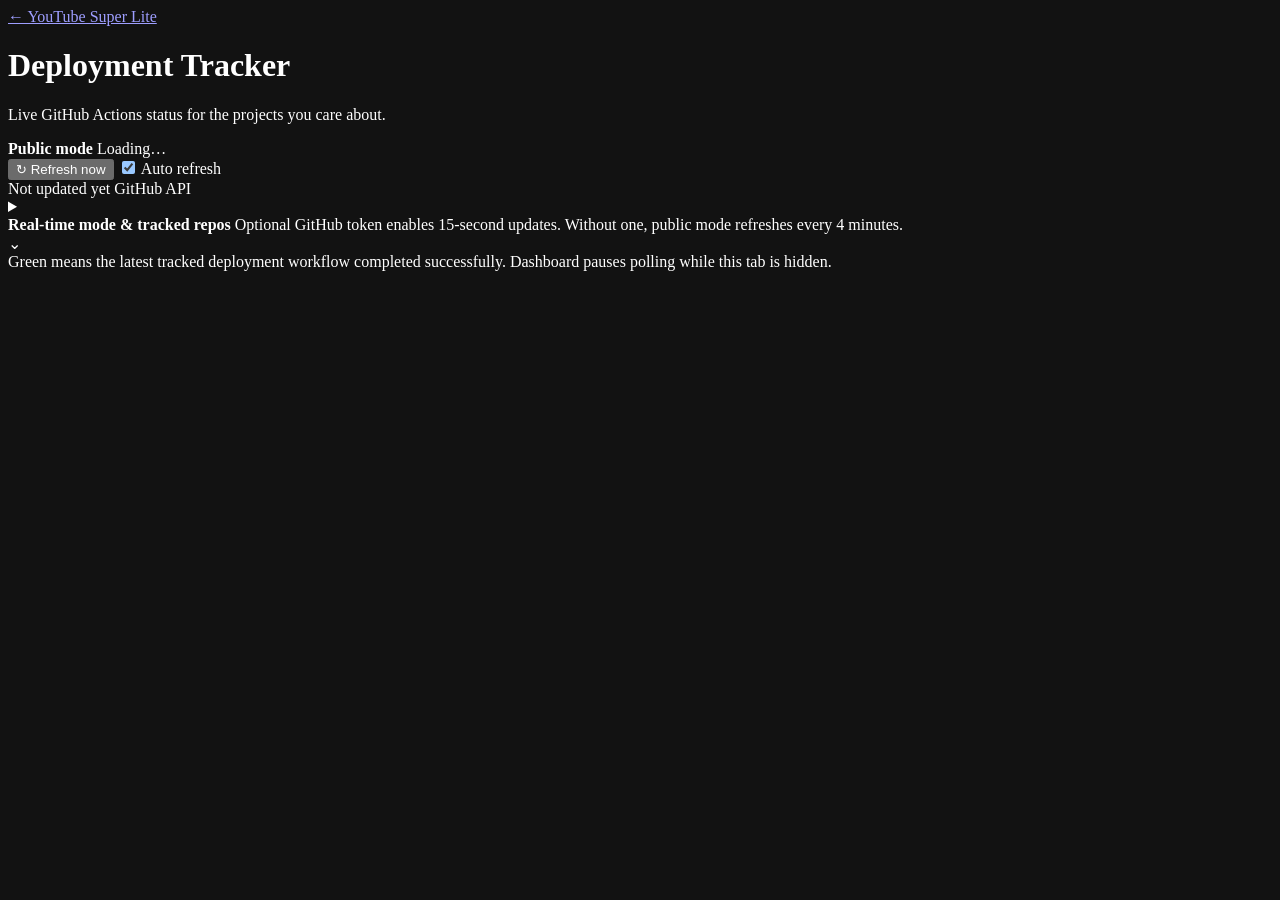
==== deployments/index.html @ 239f5fc8 "Add deployment tracker dashboard" ====
<!doctype html>
<html lang="en">
<head>
  <meta charset="utf-8">
  <meta name="viewport" content="width=device-width,initial-scale=1">
  <meta name="color-scheme" content="dark">
  <meta name="theme-color" content="#090b0e">
  <title>Deployment Tracker</title>
  <link rel="stylesheet" href="styles.css">
</head>
<body>
  <main class="shell">
    <header class="topbar">
      <div>
        <a class="back" href="../">← YouTube Super Lite</a>
        <h1>Deployment Tracker</h1>
        <p>Live GitHub Actions status for the projects you care about.</p>
      </div>
      <div class="live-block">
        <span id="liveDot" class="live-dot"></span>
        <div>
          <strong id="liveLabel">Public mode</strong>
          <span id="nextRefresh">Loading…</span>
        </div>
      </div>
    </header>

    <section class="toolbar panel">
      <div class="toolbar-left">
        <button id="refreshBtn" class="primary">↻ Refresh now</button>
        <label class="switch-row">
          <input id="autoRefresh" type="checkbox" checked>
          <span>Auto refresh</span>
        </label>
      </div>
      <div class="toolbar-right">
        <span id="lastUpdated">Not updated yet</span>
        <span id="rateInfo">GitHub API</span>
      </div>
    </section>

    <section id="cards" class="cards" aria-live="polite"></section>

    <section class="panel settings">
      <details>
        <summary>
          <div>
            <strong>Real-time mode & tracked repos</strong>
            <span>Optional GitHub token enables 15-second updates. Without one, public mode refreshes every 4 minutes.</span>
          </div>
          <span class="chev">⌄</span>
        </summary>

        <div class="settings-body">
          <div class="token-box">
            <label for="tokenInput">Fine-grained GitHub token <span>(optional)</span></label>
            <div class="token-row">
              <input id="tokenInput" type="password" autocomplete="off" spellcheck="false" placeholder="github_pat_…">
              <button id="saveTokenBtn">Use for this tab</button>
              <button id="clearTokenBtn" class="ghost danger">Clear</button>
            </div>
            <p>The token is stored only in <code>sessionStorage</code> for this browser tab and is sent directly to <code>api.github.com</code>. Use read-only Actions access.</p>
          </div>

          <div class="repo-manager">
            <div class="repo-manager-head">
              <div>
                <strong>Tracked pipelines</strong>
                <span>Defaults are saved in the site; additions are stored only in this browser.</span>
              </div>
            </div>
            <div id="trackedList" class="tracked-list"></div>
            <form id="addForm" class="add-form">
              <input id="repoInput" required placeholder="acchtt/repository">
              <input id="workflowInput" required placeholder="workflow.yml">
              <input id="labelInput" placeholder="Display name (optional)">
              <input id="siteInput" placeholder="Live site URL (optional)">
              <button class="primary" type="submit">Add tracker</button>
            </form>
          </div>
        </div>
      </details>
    </section>

    <footer>
      <span>Green means the latest tracked deployment workflow completed successfully.</span>
      <span>Dashboard pauses polling while this tab is hidden.</span>
    </footer>
  </main>

  <template id="cardTemplate">
    <article class="repo-card panel">
      <div class="card-head">
        <div class="repo-name-wrap">
          <span class="status-dot"></span>
          <div>
            <a class="repo-name" target="_blank" rel="noreferrer"></a>
            <span class="workflow-name"></span>
          </div>
        </div>
        <span class="status-pill">LOADING</span>
      </div>

      <div class="main-status">
        <strong class="status-title">Checking GitHub…</strong>
        <span class="status-detail">Waiting for API response</span>
      </div>

      <dl class="meta-grid">
        <div><dt>Branch</dt><dd class="branch">—</dd></div>
        <div><dt>Commit</dt><dd><a class="commit" target="_blank" rel="noreferrer">—</a></dd></div>
        <div><dt>Started</dt><dd class="started">—</dd></div>
        <div><dt>Duration</dt><dd class="duration">—</dd></div>
      </dl>

      <div class="commit-message">—</div>

      <div class="card-actions">
        <a class="run-link button" target="_blank" rel="noreferrer">View Actions</a>
        <a class="site-link button primary" target="_blank" rel="noreferrer">Open live site</a>
      </div>

      <div class="history"></div>
    </article>
  </template>

  <script src="app.js"></script>
</body>
</html>
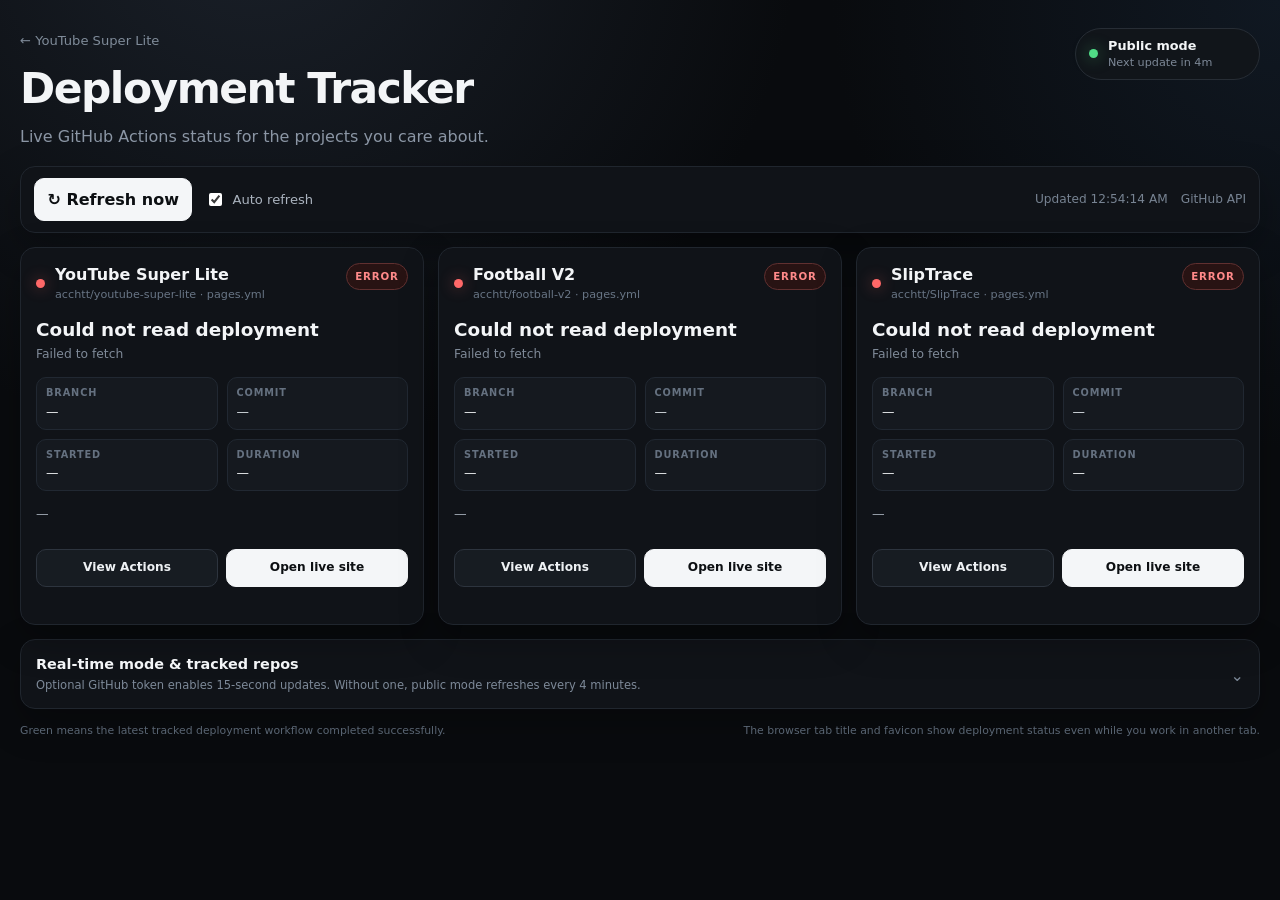
==== commit 97f89f96: "Show deployment status in browser tab" ====
--- a/deployments/index.html
+++ b/deployments/index.html
@@ -5,7 +5,8 @@
   <meta name="viewport" content="width=device-width,initial-scale=1">
   <meta name="color-scheme" content="dark">
   <meta name="theme-color" content="#090b0e">
-  <title>Deployment Tracker</title>
+  <title>[CHECKING] Deployments</title>
+  <link id="statusFavicon" rel="icon" href="data:image/svg+xml,%3Csvg xmlns='http://www.w3.org/2000/svg' viewBox='0 0 32 32'%3E%3Ccircle cx='16' cy='16' r='10' fill='%2375808e'/%3E%3C/svg%3E">
   <link rel="stylesheet" href="styles.css">
 </head>
 <body>
@@ -84,7 +85,7 @@
 
     <footer>
       <span>Green means the latest tracked deployment workflow completed successfully.</span>
-      <span>Dashboard pauses polling while this tab is hidden.</span>
+      <span>The browser tab title and favicon show deployment status even while you work in another tab.</span>
     </footer>
   </main>
 
--- a/deployments/styles.css
+++ b/deployments/styles.css
@@ -0,0 +1,77 @@
+:root{
+  font-family:Inter,ui-sans-serif,system-ui,-apple-system,BlinkMacSystemFont,"Segoe UI",sans-serif;
+  color:#f3f5f7;background:#090b0e;line-height:1.45
+}
+*{box-sizing:border-box}
+body{margin:0;min-height:100vh;background:
+  radial-gradient(circle at 20% -10%,#1a2029 0,transparent 34rem),
+  radial-gradient(circle at 100% 0,#101822 0,transparent 28rem),
+  #090b0e;color:#f3f5f7}
+button,input{font:inherit}
+a{color:inherit}
+.shell{width:min(1240px,calc(100% - 28px));margin:auto;padding:28px 0 34px}
+.topbar{display:flex;justify-content:space-between;align-items:flex-start;gap:20px;margin-bottom:18px}
+.back{display:inline-block;color:#7f8b99;text-decoration:none;font-size:.82rem;margin-bottom:8px}
+.back:hover{color:#fff}
+h1{margin:0;font-size:clamp(1.7rem,4vw,2.65rem);letter-spacing:-.035em}
+.topbar p{margin:5px 0 0;color:#8b96a5}
+.live-block{display:flex;align-items:center;gap:10px;border:1px solid #272d35;background:#11151a;border-radius:999px;padding:9px 13px;min-width:185px}
+.live-block>div{display:grid;line-height:1.2}
+.live-block strong{font-size:.8rem}.live-block span:not(.live-dot){font-size:.7rem;color:#7d8897;margin-top:3px}
+.live-dot,.status-dot{width:9px;height:9px;border-radius:50%;background:#75808e;box-shadow:0 0 0 4px #75808e18;flex:none}
+.live-dot.on,.status-dot.success{background:#50dc86;box-shadow:0 0 15px #50dc8680}
+.live-dot.busy,.status-dot.running{background:#f7c75a;box-shadow:0 0 15px #f7c75a70}
+.status-dot.failure{background:#ff6868;box-shadow:0 0 15px #ff686875}
+.status-dot.cancelled{background:#8b96a5}
+.panel{background:#101318;border:1px solid #20262e;border-radius:15px;box-shadow:0 14px 38px #0004}
+.toolbar{padding:11px 13px;display:flex;align-items:center;justify-content:space-between;gap:12px;margin-bottom:14px}
+.toolbar-left,.toolbar-right{display:flex;align-items:center;gap:13px}.toolbar-right{font-size:.76rem;color:#778392}
+button,.button{border:1px solid #2d343e;background:#171c22;color:#eef1f4;border-radius:10px;padding:.58rem .78rem;font-weight:700;cursor:pointer;text-decoration:none;display:inline-flex;align-items:center;justify-content:center}
+button:hover,.button:hover{background:#222933}
+button.primary,.button.primary{background:#f4f6f8;color:#0c0f12;border-color:#f4f6f8}
+button.primary:hover,.button.primary:hover{background:#dce1e7}.ghost{background:transparent;border-color:transparent}.danger{color:#ff8585}
+.switch-row{display:flex;align-items:center;gap:7px;color:#aab3be;font-size:.82rem}.switch-row input{accent-color:#fff}
+.cards{display:grid;grid-template-columns:repeat(3,minmax(0,1fr));gap:14px;margin-bottom:14px}
+.repo-card{padding:15px;min-width:0;display:flex;flex-direction:column;gap:14px}
+.card-head{display:flex;justify-content:space-between;align-items:flex-start;gap:8px}
+.repo-name-wrap{display:flex;align-items:center;gap:10px;min-width:0}.repo-name-wrap>div{display:grid;min-width:0}
+.repo-name{font-weight:800;text-decoration:none;white-space:nowrap;overflow:hidden;text-overflow:ellipsis}.repo-name:hover{text-decoration:underline}
+.workflow-name{color:#687585;font-size:.7rem;white-space:nowrap;overflow:hidden;text-overflow:ellipsis}
+.status-pill{border:1px solid #2a313a;background:#171c22;border-radius:999px;padding:.3rem .52rem;font-size:.64rem;font-weight:900;letter-spacing:.08em;white-space:nowrap}
+.repo-card[data-state="success"] .status-pill{color:#73e69d;border-color:#245938;background:#102419}
+.repo-card[data-state="running"] .status-pill{color:#f7cf70;border-color:#5b4820;background:#241d0e}
+.repo-card[data-state="failure"] .status-pill{color:#ff8989;border-color:#603030;background:#281313}
+.repo-card[data-state="cancelled"] .status-pill{color:#a8b1bc}
+.main-status{display:grid;gap:2px}.status-title{font-size:1.15rem}.status-detail{font-size:.77rem;color:#7f8a98}
+.meta-grid{margin:0;display:grid;grid-template-columns:1fr 1fr;gap:9px}
+.meta-grid>div{background:#15191f;border:1px solid #212832;border-radius:10px;padding:8px 9px;min-width:0}
+dt{font-size:.61rem;text-transform:uppercase;letter-spacing:.09em;color:#657180;font-weight:800}
+dd{margin:2px 0 0;font-size:.78rem;white-space:nowrap;overflow:hidden;text-overflow:ellipsis}
+dd a{color:#dce2e8;text-decoration:none}dd a:hover{text-decoration:underline}
+.commit-message{font-size:.79rem;color:#a4adb8;min-height:2.4em;display:-webkit-box;-webkit-line-clamp:2;-webkit-box-orient:vertical;overflow:hidden}
+.card-actions{display:flex;gap:8px;margin-top:auto}.card-actions .button{flex:1;font-size:.76rem}.site-link.hidden{display:none}
+.history{display:flex;gap:5px;align-items:center;min-height:8px}.history i{display:block;width:22px;height:4px;border-radius:999px;background:#343b45}
+.history i.success{background:#42c979}.history i.failure{background:#e95f5f}.history i.cancelled{background:#737f8e}.history i.running{background:#e8b84e}
+.settings{overflow:hidden}.settings details{padding:0}.settings summary{list-style:none;cursor:pointer;padding:14px 15px;display:flex;align-items:center;justify-content:space-between;gap:12px}
+.settings summary::-webkit-details-marker{display:none}.settings summary>div{display:grid}.settings summary strong{font-size:.9rem}.settings summary span{font-size:.72rem;color:#7d8998;margin-top:2px}
+.chev{font-size:1rem!important}.settings details[open] .chev{transform:rotate(180deg)}
+.settings-body{border-top:1px solid #20262e;padding:15px;display:grid;gap:18px}
+.token-box label{display:block;font-weight:750;font-size:.84rem;margin-bottom:7px}.token-box label span{color:#718090;font-weight:500}
+.token-row{display:grid;grid-template-columns:1fr auto auto;gap:8px}
+input{border:1px solid #2b323c;background:#15191f;color:#f2f4f6;border-radius:10px;padding:.65rem .72rem;outline:none;min-width:0}
+input:focus{border-color:#626d7c;box-shadow:0 0 0 2px #626d7c28}
+.token-box p{margin:7px 0 0;font-size:.72rem;color:#6f7b89}.token-box code{color:#9aa5b2}
+.repo-manager-head>div{display:grid}.repo-manager-head strong{font-size:.85rem}.repo-manager-head span{font-size:.71rem;color:#6f7b89}
+.tracked-list{display:flex;flex-wrap:wrap;gap:7px;margin:9px 0}
+.tracked-chip{display:flex;align-items:center;gap:7px;border:1px solid #29313a;background:#151a20;border-radius:999px;padding:5px 8px 5px 10px;font-size:.73rem}
+.tracked-chip button{border:0;background:transparent;padding:0;color:#7f8b99;font-size:.8rem}
+.add-form{display:grid;grid-template-columns:1.1fr .8fr .9fr 1.1fr auto;gap:8px}
+footer{display:flex;justify-content:space-between;gap:12px;margin-top:14px;color:#596573;font-size:.68rem}
+.error-banner{grid-column:1/-1;border:1px solid #563131;background:#241313;color:#ff9393;border-radius:12px;padding:12px}
+@media(max-width:980px){.cards{grid-template-columns:1fr 1fr}.add-form{grid-template-columns:1fr 1fr}.add-form button{grid-column:1/-1}}
+@media(max-width:680px){
+  .shell{width:min(100% - 16px,1240px);padding-top:16px}.topbar{align-items:stretch;flex-direction:column}.live-block{align-self:flex-start}
+  .toolbar{align-items:flex-start;flex-direction:column}.toolbar-right{width:100%;justify-content:space-between}
+  .cards{grid-template-columns:1fr}.token-row{grid-template-columns:1fr 1fr}.token-row input{grid-column:1/-1}.add-form{grid-template-columns:1fr}
+  .add-form button{grid-column:auto}.settings summary span{max-width:28rem}footer{flex-direction:column}
+}
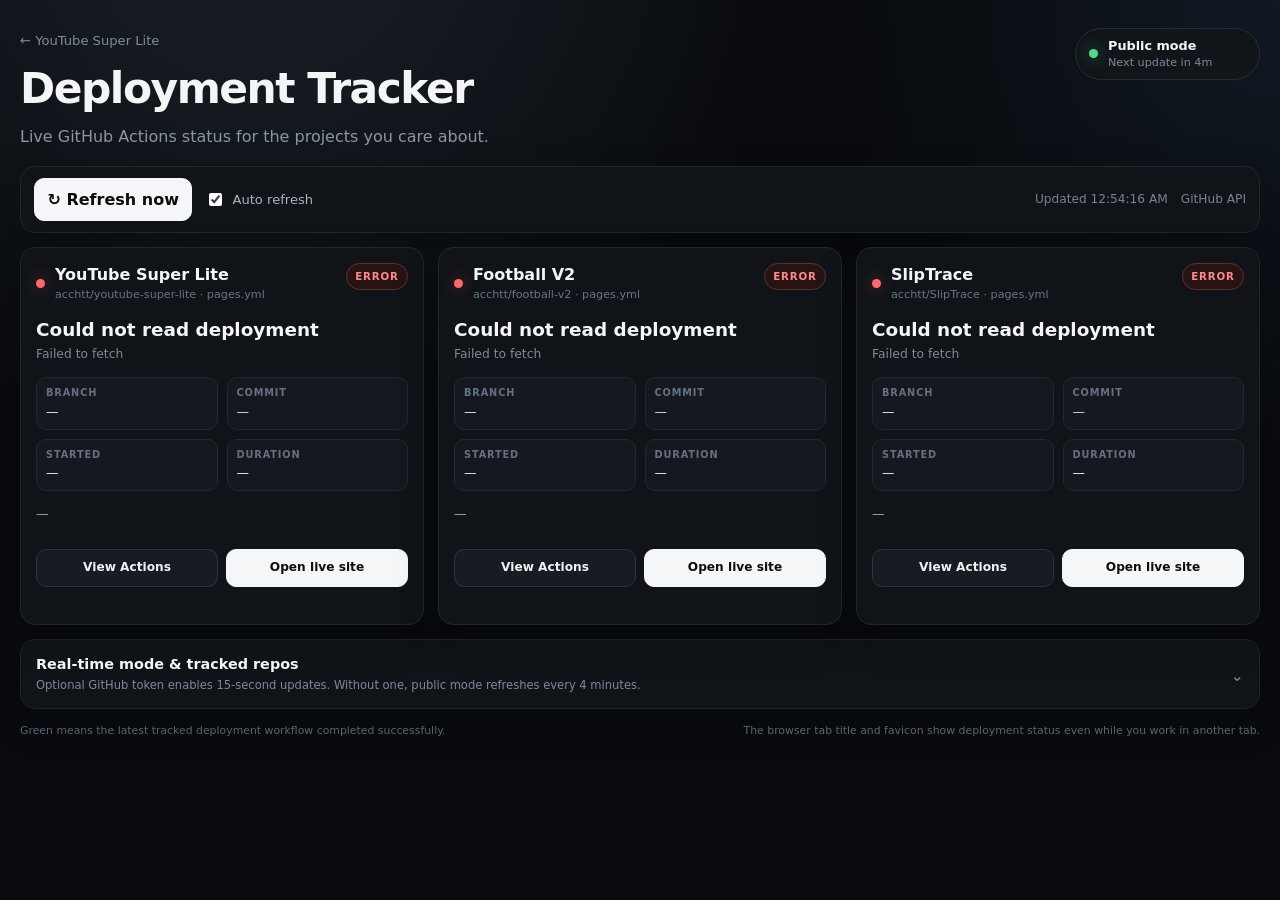
==== commit 22087d5e: "Cache-bust deployment tracker assets" ====
--- a/deployments/index.html
+++ b/deployments/index.html
@@ -5,9 +5,9 @@
   <meta name="viewport" content="width=device-width,initial-scale=1">
   <meta name="color-scheme" content="dark">
   <meta name="theme-color" content="#090b0e">
-  <title>[CHECKING] Deployments</title>
+  <title>[CHECKING] Deployments · v0.6.4</title>
   <link id="statusFavicon" rel="icon" href="data:image/svg+xml,%3Csvg xmlns='http://www.w3.org/2000/svg' viewBox='0 0 32 32'%3E%3Ccircle cx='16' cy='16' r='10' fill='%2375808e'/%3E%3C/svg%3E">
-  <link rel="stylesheet" href="styles.css">
+  <link rel="stylesheet" href="styles.css?v=0.6.4">
 </head>
 <body>
   <main class="shell">
@@ -125,6 +125,6 @@
     </article>
   </template>
 
-  <script src="app.js"></script>
+  <script src="app.js?v=0.6.4"></script>
 </body>
 </html>
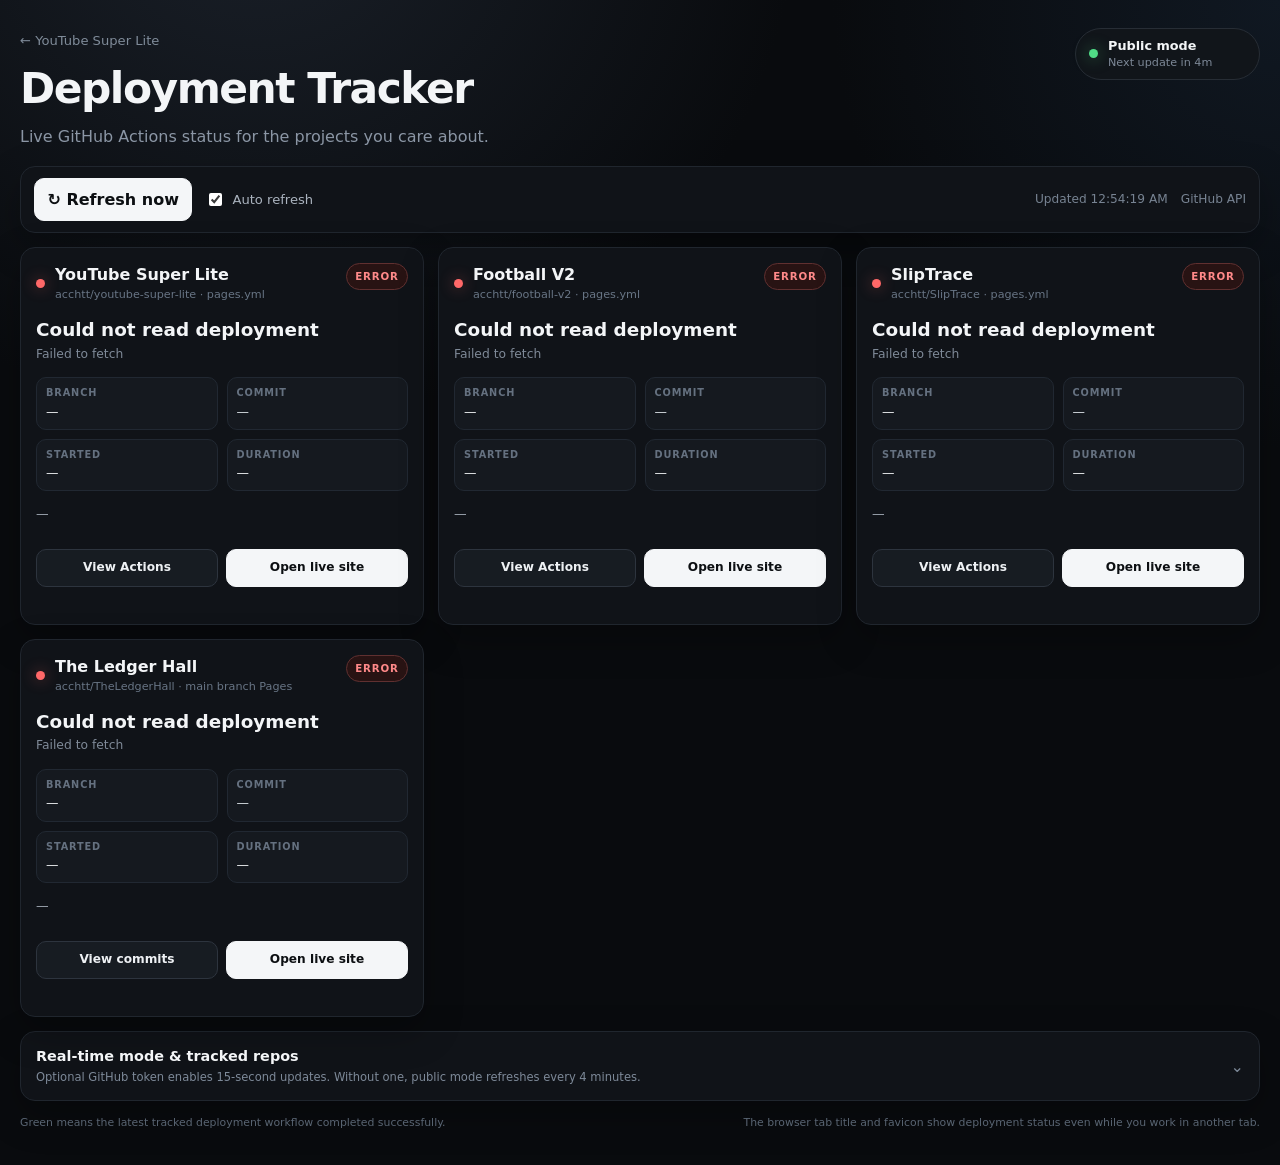
==== commit e24870fe: "Bump deployment tracker assets to v0.6.5" ====
--- a/deployments/index.html
+++ b/deployments/index.html
@@ -5,9 +5,9 @@
   <meta name="viewport" content="width=device-width,initial-scale=1">
   <meta name="color-scheme" content="dark">
   <meta name="theme-color" content="#090b0e">
-  <title>[CHECKING] Deployments · v0.6.4</title>
+  <title>[CHECKING] Deployments · v0.6.5</title>
   <link id="statusFavicon" rel="icon" href="data:image/svg+xml,%3Csvg xmlns='http://www.w3.org/2000/svg' viewBox='0 0 32 32'%3E%3Ccircle cx='16' cy='16' r='10' fill='%2375808e'/%3E%3C/svg%3E">
-  <link rel="stylesheet" href="styles.css?v=0.6.4">
+  <link rel="stylesheet" href="styles.css?v=0.6.5">
 </head>
 <body>
   <main class="shell">
@@ -125,6 +125,6 @@
     </article>
   </template>
 
-  <script src="app.js?v=0.6.4"></script>
+  <script src="app.js?v=0.6.5"></script>
 </body>
 </html>
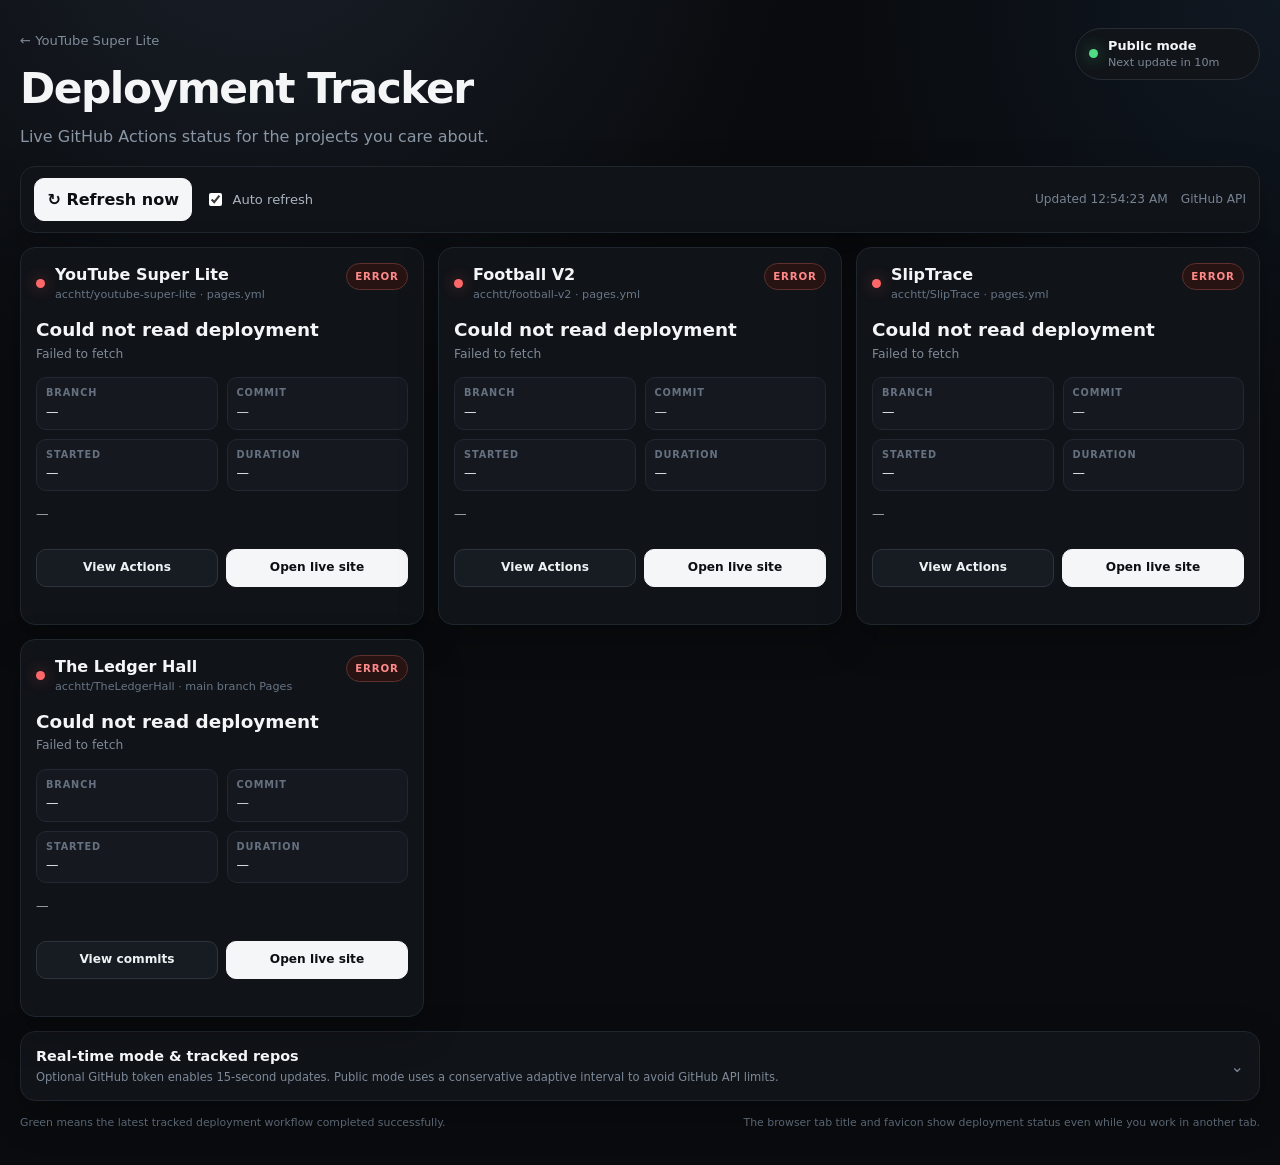
==== commit 98538614: "Update deployment tracker rate-limit handling" ====
--- a/deployments/index.html
+++ b/deployments/index.html
@@ -5,9 +5,9 @@
   <meta name="viewport" content="width=device-width,initial-scale=1">
   <meta name="color-scheme" content="dark">
   <meta name="theme-color" content="#090b0e">
-  <title>[CHECKING] Deployments · v0.6.5</title>
+  <title>[CHECKING] Deployments · v0.8.1</title>
   <link id="statusFavicon" rel="icon" href="data:image/svg+xml,%3Csvg xmlns='http://www.w3.org/2000/svg' viewBox='0 0 32 32'%3E%3Ccircle cx='16' cy='16' r='10' fill='%2375808e'/%3E%3C/svg%3E">
-  <link rel="stylesheet" href="styles.css?v=0.6.5">
+  <link rel="stylesheet" href="styles.css?v=0.8.1">
 </head>
 <body>
   <main class="shell">
@@ -47,7 +47,7 @@
         <summary>
           <div>
             <strong>Real-time mode & tracked repos</strong>
-            <span>Optional GitHub token enables 15-second updates. Without one, public mode refreshes every 4 minutes.</span>
+            <span>Optional GitHub token enables 15-second updates. Public mode uses a conservative adaptive interval to avoid GitHub API limits.</span>
           </div>
           <span class="chev">⌄</span>
         </summary>
@@ -125,6 +125,6 @@
     </article>
   </template>
 
-  <script src="app.js?v=0.6.5"></script>
+  <script src="app.js?v=0.8.1"></script>
 </body>
 </html>
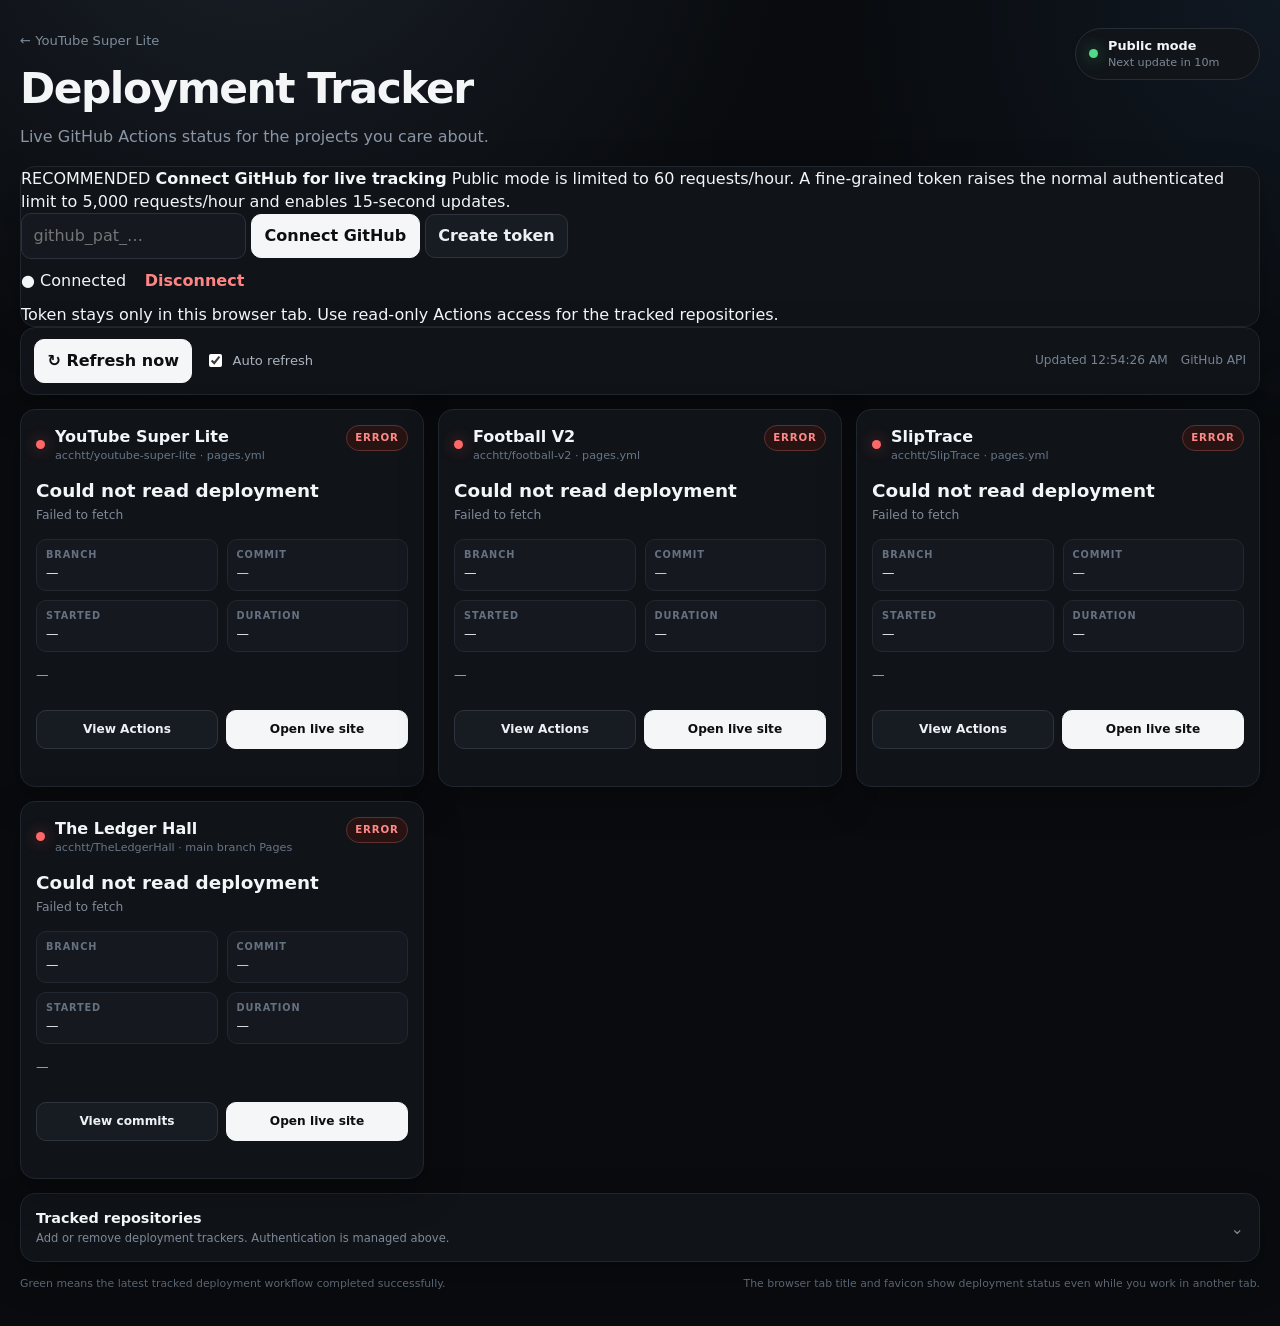
==== commit 359733a1: "Promote authenticated GitHub tracker mode" ====
--- a/deployments/index.html
+++ b/deployments/index.html
@@ -5,9 +5,9 @@
   <meta name="viewport" content="width=device-width,initial-scale=1">
   <meta name="color-scheme" content="dark">
   <meta name="theme-color" content="#090b0e">
-  <title>[CHECKING] Deployments · v0.8.1</title>
+  <title>[CHECKING] Deployments · v0.8.2</title>
   <link id="statusFavicon" rel="icon" href="data:image/svg+xml,%3Csvg xmlns='http://www.w3.org/2000/svg' viewBox='0 0 32 32'%3E%3Ccircle cx='16' cy='16' r='10' fill='%2375808e'/%3E%3C/svg%3E">
-  <link rel="stylesheet" href="styles.css?v=0.8.1">
+  <link rel="stylesheet" href="styles.css?v=0.8.2">
 </head>
 <body>
   <main class="shell">
@@ -25,6 +25,26 @@
         </div>
       </div>
     </header>
+
+    <section id="githubConnect" class="connect-panel panel">
+      <div class="connect-copy">
+        <span class="connect-kicker">RECOMMENDED</span>
+        <strong id="connectTitle">Connect GitHub for live tracking</strong>
+        <span id="connectSubtitle">Public mode is limited to 60 requests/hour. A fine-grained token raises the normal authenticated limit to 5,000 requests/hour and enables 15-second updates.</span>
+      </div>
+      <div class="connect-actions">
+        <div id="tokenEntry" class="connect-token-row">
+          <input id="tokenInput" type="password" autocomplete="off" spellcheck="false" placeholder="github_pat_…">
+          <button id="saveTokenBtn" class="primary">Connect GitHub</button>
+          <a class="button" href="https://github.com/settings/personal-access-tokens/new" target="_blank" rel="noreferrer">Create token</a>
+        </div>
+        <div id="connectedActions" class="connected-actions hidden">
+          <span id="connectedBadge" class="connected-badge">● Connected</span>
+          <button id="clearTokenBtn" class="ghost danger">Disconnect</button>
+        </div>
+        <span id="connectMessage" class="connect-message">Token stays only in this browser tab. Use read-only Actions access for the tracked repositories.</span>
+      </div>
+    </section>
 
     <section class="toolbar panel">
       <div class="toolbar-left">
@@ -46,23 +66,13 @@
       <details>
         <summary>
           <div>
-            <strong>Real-time mode & tracked repos</strong>
-            <span>Optional GitHub token enables 15-second updates. Public mode uses a conservative adaptive interval to avoid GitHub API limits.</span>
+            <strong>Tracked repositories</strong>
+            <span>Add or remove deployment trackers. Authentication is managed above.</span>
           </div>
           <span class="chev">⌄</span>
         </summary>
 
         <div class="settings-body">
-          <div class="token-box">
-            <label for="tokenInput">Fine-grained GitHub token <span>(optional)</span></label>
-            <div class="token-row">
-              <input id="tokenInput" type="password" autocomplete="off" spellcheck="false" placeholder="github_pat_…">
-              <button id="saveTokenBtn">Use for this tab</button>
-              <button id="clearTokenBtn" class="ghost danger">Clear</button>
-            </div>
-            <p>The token is stored only in <code>sessionStorage</code> for this browser tab and is sent directly to <code>api.github.com</code>. Use read-only Actions access.</p>
-          </div>
-
           <div class="repo-manager">
             <div class="repo-manager-head">
               <div>
@@ -125,6 +135,6 @@
     </article>
   </template>
 
-  <script src="app.js?v=0.8.1"></script>
+  <script src="app.js?v=0.8.2"></script>
 </body>
 </html>
